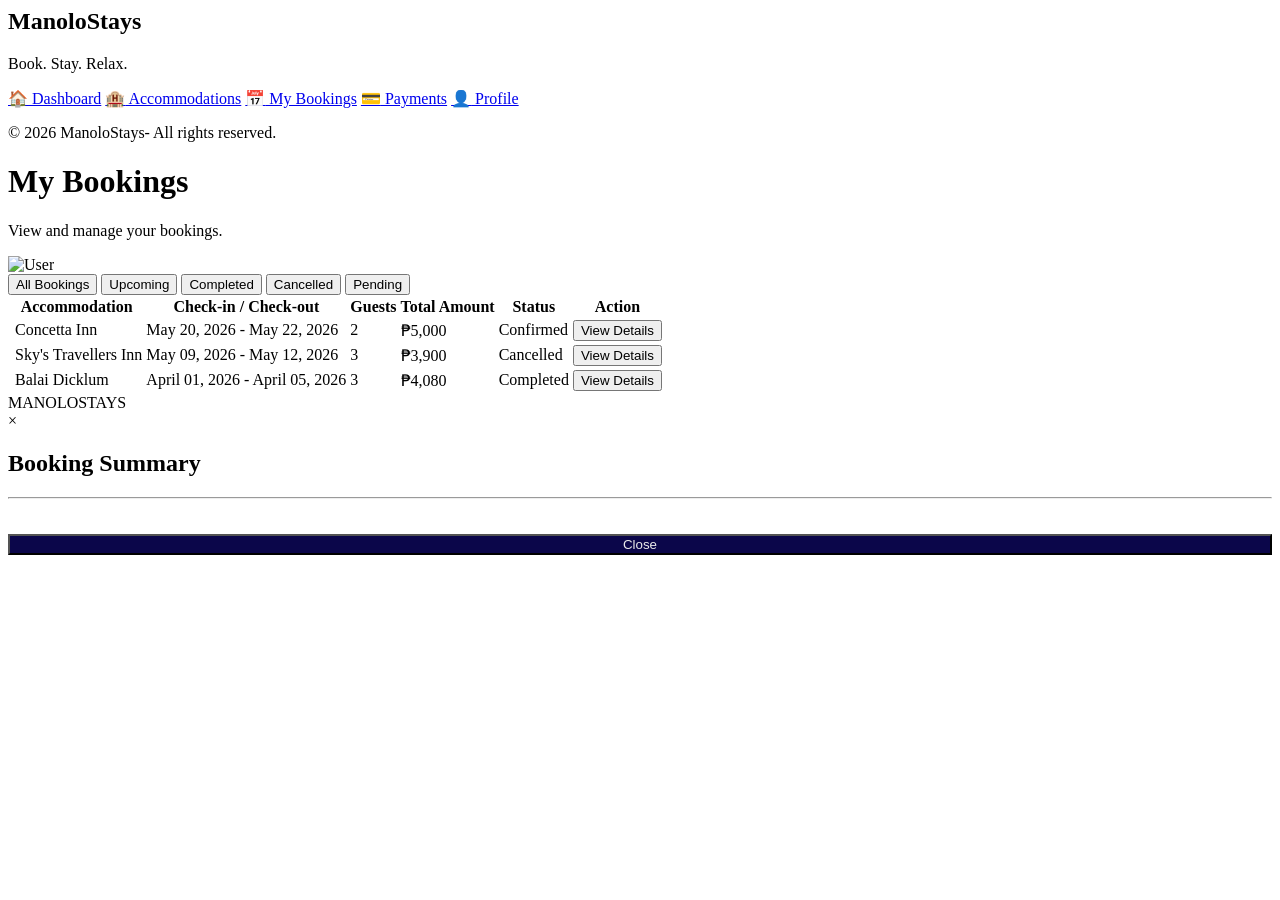
==== books.html @ 08fe627c "booking 1" ====
<html lang="en">
<head>
    <meta charset="UTF-8">
    <meta name="viewport" content="width=device-width, initial-scale=1.0">
    <title>Document</title>
    <link rel="stylesheet" href="dex.css">
     <link href='https://unpkg.com/boxicons@2.1.4/css/boxicons.min.css' rel='stylesheet'>
</head>
<body>
     <div class="dashboard-container">
        <!-- SIDEBAR -->
        <aside class="sidebar">
            <div class="sidebar-header">
                
                <div>
                    <h2>ManoloStays</h2>
                    <p>Book. Stay. Relax.</p>
                </div>
            </div>
            <nav class="sidebar-nav">
                <a href="dash.html"><span>🏠</span> Dashboard</a>
                <a href="dation.html"><span>🏨</span> Accommodations</a>
                <a href="books.html" class="active"><span>📅</span> My Bookings</a>
                <a href="payment.html"><span>💳</span> Payments</a>
                <a href="prof.html"><span>👤</span> Profile</a>
            </nav>
            <div class="sidebar-footer">
                <p>© 2026 ManoloStays- All rights reserved.</p>
            </div>
        </aside>

      <main class="main-content">
    <!-- Top Header -->
    <header class="content-header">
        <div class="welcome-text">
            <h1>My Bookings</h1>
            <p>View and manage your bookings.</p>
        </div>
        <div class="header-actions">
            <div class="user-profile">
                <span id="nav-user-name"></span>
                <img src="/image/AVA1.jpg" alt="User">
            </div>
        </div>
    </header>

    <!-- Navigation Tabs -->
    <div class="booking-filters">
        <button class="filter-btn active" onclick="filterBookings('all')">All Bookings</button>
        <button class="filter-btn" onclick="filterBookings('upcoming')">Upcoming</button>
        <button class="filter-btn" onclick="filterBookings('completed')">Completed</button>
        <button class="filter-btn" onclick="filterBookings('cancelled')">Cancelled</button>
        <button class="filter-btn" onclick="filterBookings('pending')">Pending</button>
    </div>

    <!-- Table Section -->
    <div class="table-card">
        <table class="bookings-table">
            <thead>
                <tr>
                    <th>Accommodation</th>
                    <th>Check-in / Check-out</th>
                    <th>Guests</th>
                    <th>Total Amount</th>
                    <th>Status</th>
                    <th>Action</th>
                </tr>
            </thead>
            
            <tbody id="bookings-body">
                <tr data-status="upcoming">
                    <td>
                        <div class="acc-cell">
                            <img src="/image/contdres.png" alt="">
                            <span>Concetta Inn</span>
                        </div>
                    </td>
                    <td>May 20, 2026 - May 22, 2026</td>
                    <td>2</td>
                    <td>₱5,000</td>
                    <td><span class="status-badge confirmed">Confirmed</span></td>
                    <td><button class="action-btn" onclick="showDetails(this)">View Details</button></td>
                </tr>

                <tr data-status="cancelled">
                    <td>
                        <div class="acc-cell">
                            <img src="/image/sky.png" alt="">
                            <span>Sky's Travellers Inn</span>
                        </div>
                    </td>
                    <td>May 09, 2026 - May 12, 2026</td>
                    <td>3</td>
                    <td>₱3,900</td>
                    <td><span class="status-badge cancelled">Cancelled</span></td>
                   <td><button class="action-btn" onclick="showDetails(this)">View Details</button></td>
                </tr>

                <tr data-status="completed">
                    <td>
                        <div class="acc-cell">
                            <img src="/image/bali.png" alt="">
                            <span>Balai Dicklum</span>
                        </div>
                    </td>
                    <td>April 01, 2026 - April 05, 2026</td>
                    <td>3</td>
                    <td>₱4,080</td>
                    <td><span class="status-badge completed">Completed</span></td>
                    <td><button class="action-btn" onclick="showDetails(this)">View Details</button></td>
                </tr>
            </tbody>
        </table>
        <div class="table-footer">
            MANOLOSTAYS
        </div>
    </div>  
</div>

</main>
   <!-- Main Modal Overlay -->
<div id="detailsModal" class="modal-overlay">
    <div class="modal-content">
        <span class="close-btn" onclick="closeModal()">&times;</span>

        <!-- 1. SUMMARY VIEW: This is what the user sees first -->
        <div id="summary-view">
            <h2>Booking Summary</h2>
            <hr>
            
            <!-- This is where your JS injects the text -->
            <div id="modal-details-body"></div>

            <!-- This is where your JS injects Edit/Cancel buttons for PENDING -->
            <div id="modal-actions" style="margin-top: 20px; display: flex; gap: 10px;"></div>
            
            <button class="close-modal-btn" onclick="closeModal()" 
                    style="background: #0b064a; color: #eaeaea; width: 100%; margin-top: 15px;">
                Close
            </button>
        </div>

        <!-- 2. EDIT VIEW: This is hidden until "Edit Details" is clicked -->
        <div id="edit-view" style="display: none;">
            <h2>Update Your Stay</h2>
            <hr>
            
            <div class="edit-form-container" style="margin-top: 15px; text-align: left;">
                <div style="margin-bottom: 15px;">
                    <label style="display:block; font-weight: bold; font-size: 14px; margin-bottom: 5px;">
                        Check-in / Check-out Dates
                    </label>
                    <input type="text" id="edit-input-dates" 
                           style="width: 100%; padding: 10px; border: 1px solid #ccc; border-radius: 5px;">
                </div>

                <div style="margin-bottom: 20px;">
                    <label style="display:block; font-weight: bold; font-size: 14px; margin-bottom: 5px;">
                        Number of Guests
                    </label>
                    <input type="number" id="edit-input-guests" min="1"
                           style="width: 100%; padding: 10px; border: 1px solid #ccc; border-radius: 5px;">
                </div>
            </div>

            <div style="display: flex; gap: 10px;">
                <button onclick="saveEdit()" 
                        style="flex: 1; padding: 12px; background: #27ae60; color: white; border: none; border-radius: 5px; cursor: pointer; font-weight: bold;">
                    Save Changes
                </button>
                <button onclick="cancelEdit()" style="flex: 1; padding: 12px; background: #a6d0d3; color: white; border: none; border-radius: 5px; cursor: pointer;">
                    Go Back</button>
            </div>
        </div>
    </div>
</div>
    <script src="books.js"></script>
</body>
</html>
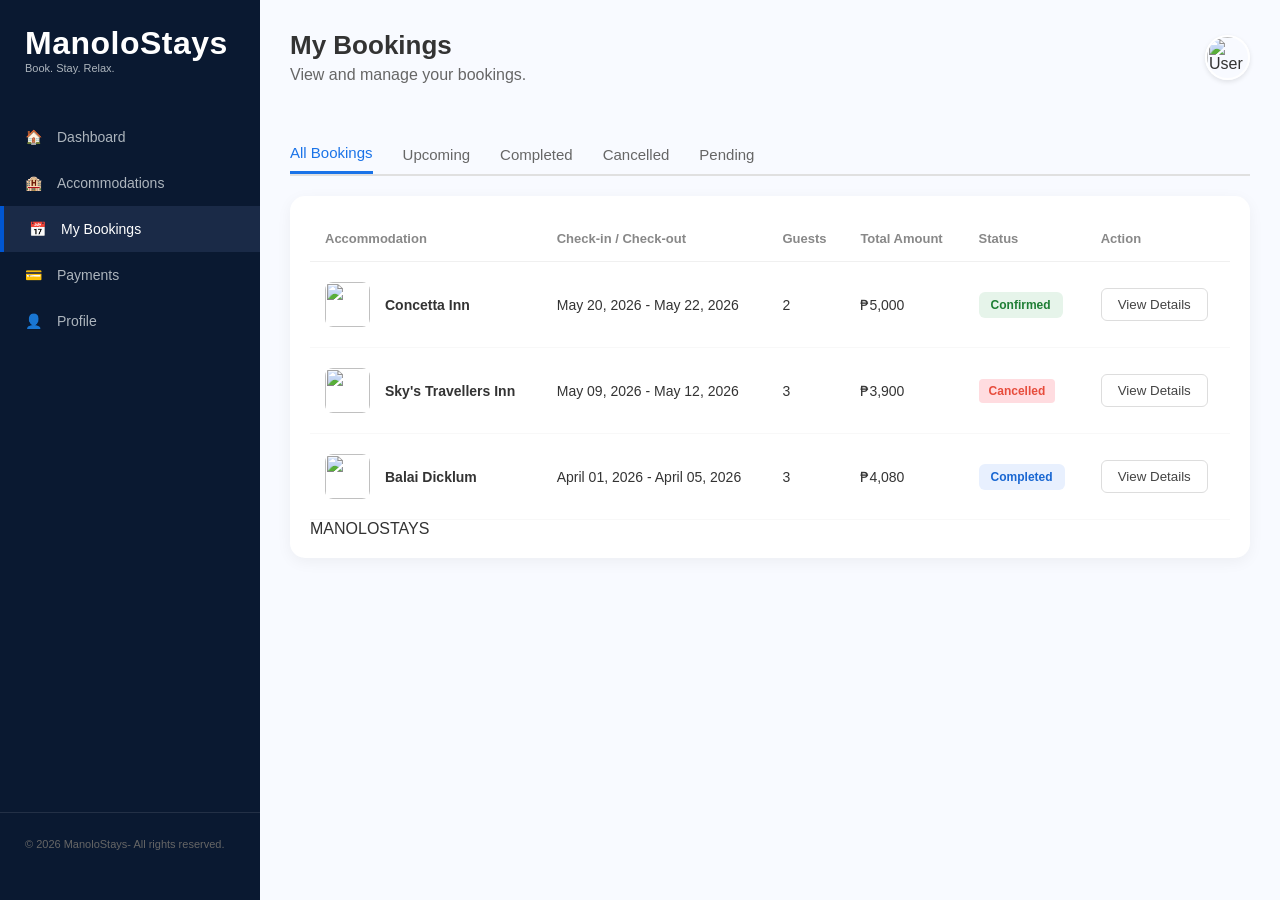
==== commit b7fbcbbc: "added da imageees" ====
--- a/books.html
+++ b/books.html
@@ -3,7 +3,7 @@
     <meta charset="UTF-8">
     <meta name="viewport" content="width=device-width, initial-scale=1.0">
     <title>Document</title>
-    <link rel="stylesheet" href="dex.css">
+    <link rel="stylesheet" href="index.css">
      <link href='https://unpkg.com/boxicons@2.1.4/css/boxicons.min.css' rel='stylesheet'>
 </head>
 <body>
--- a/index.css
+++ b/index.css
@@ -0,0 +1,1032 @@
+* {
+    margin: 0;
+    padding: 0;
+    box-sizing: border-box;
+    font-family: 'Inter', sans-serif;
+}
+
+/* Background Image Setup */
+.hero {
+    background: linear-gradient(rgba(54, 54, 54, 0.789), rgba(34, 34, 34, 0.296)), 
+                url('/image/BG5.jpg') no-repeat center center/cover;
+    height: 100vh;
+    display: flex;
+    align-items: center;
+    padding: 0 8%;
+}
+
+/* Navigation Bar */
+.navbar {
+    position: absolute;
+    top: 0;
+    width: 100%;
+    display: flex;
+    justify-content: space-between;
+    align-items: center;
+    padding: 20px 8%;
+    background: transparent;
+    z-index: 100;
+}
+.navbar :hover,
+.navbar .active {
+color: #F3DE2C;
+}
+.logo {
+    display: flex;
+    align-items: center;
+    font-size: 24px;
+    font-weight: 700;
+    color: #ffffff; /* Dark Blue */
+}
+
+.nav-links {
+    display: flex;
+    list-style: none;
+    gap: 30px;
+}
+
+.nav-links a {
+    text-decoration: none;
+    color: #f9f9f9;
+    font-weight: bold;
+    font-size: 1rem;
+}
+
+/* Auth Buttons */
+.auth-buttons .login-btn {
+    background: white;
+    border: 1px solid #ddd;
+    padding: 10px 25px;
+    border-radius: 8px;
+    margin-right: 10px;
+    cursor: pointer;
+}
+
+.auth-buttons .signup-btn {
+    background: #0056D2; /* Vibrant Blue */
+    color: white;
+    border: none;
+    padding: 10px 25px;
+    border-radius: 8px;
+    cursor: pointer;
+}
+
+/* Hero Content */
+.hero-content h1 {
+    font-size: 3.5rem;
+    color: #d4e3ff;
+    line-height: 1.2;
+}
+
+.hero-content p {
+    font-size: 1.1rem;
+    color: #ffffff;
+    margin: 20px 0 35px 0;
+}
+
+.explore-btn {
+    background: #0056D2;
+    color: white;
+    border: none;
+    padding: 15px 35px;
+    font-size: 1rem;
+    border-radius: 8px;
+    cursor: pointer;
+    font-weight: 600;
+    transition: 0.3s;
+}
+
+.explore-btn:hover {
+    background: #030638;
+}
+
+/* ... [Previous Hero/Navbar Styles] ... */
+
+/* This makes the background fill the entire screen */
+.auth-overlay {
+    position: fixed;
+    top: 0;
+    left: 0;
+    width: 100vw;
+    height: 100vh;
+    background: url(/image/b1.jpg) no-repeat center center/cover;
+    display: flex;
+    justify-content: center;
+    align-items: center;
+    z-index: 9999;
+}
+
+/* The card itself */
+.auth-container {
+    background: white;
+    width: 1090px; /* Wider view */
+    height: 600px; /* Taller view */
+    display: flex;
+    border-radius: 15px; /* Rounded corners */
+    overflow: hidden;
+    box-shadow: 0 15px 35px rgba(0,0,0,0.1); /* Soft shadow */
+}
+
+/* Left side image - making sure it covers the full half */
+.auth-image {
+    flex: 1;
+    background: url('/image/b1.jpg') no-repeat center center;
+    background-size: cover;
+}
+
+/* Right side form padding */
+.auth-form-side {
+    flex: 1;
+    padding: 60px;
+    display: flex;
+    flex-direction: column;
+    justify-content: center;
+    text-align: left;
+}
+
+/* Branding and Typography */
+.auth-form-side h1 {
+    font-size: 42px;
+    font-weight: 800;
+    color: #001d4d;
+    margin-bottom: 20px;
+}
+
+.auth-form-side h2 {
+    font-size: 24px;
+    color: #001d4d;
+    margin-bottom: 25px;
+}
+
+/* Form Inputs */
+.auth-form-side input {
+    width: 100%;
+    padding: 15px;
+    margin-bottom: 15px;
+    border: 1px solid #ddd;
+    border-radius: 8px;
+    font-size: 14px;
+}
+
+/* Full width blue button */
+.blue-btn {
+    width: 100%;
+    background: #0056D2;
+    color: white;
+    padding: 15px;
+    border: none;
+    border-radius: 8px;
+    font-size: 16px;
+    font-weight: 600;
+    cursor: pointer;
+    margin-bottom: 15px;
+}
+
+/* Centered links at the bottom */
+.auth-footer {
+    text-align: center;
+    font-size: 14px;
+    color: #0b0135;
+}
+
+.back-home-link {
+    display: block;
+    margin-top: 15px;
+    text-decoration: none;
+    color: #333;
+    font-weight: 600;
+    font-size: 13px;
+}
+
+/* ---DASHBOARD------------------ */
+* {
+    margin: 0;
+    padding: 0;
+    box-sizing: border-box;
+    font-family: 'Inter', sans-serif;
+}
+
+body {
+    background-color: #f4f7fe; /* Light grayish-blue background */
+    color: #333;
+}
+
+.dashboard-container {
+    display: flex;
+    min-height: 100vh;
+}
+
+/* --- Sidebar Styling --- */
+.sidebar {
+    width: 260px;
+    background-color: #0A1931; /* Dark navy from HOME.jpg */
+    color: white;
+    padding: 25px 0;
+    display: flex;
+    flex-direction: column;
+    position: fixed;
+    height: 100vh;
+}
+
+.sidebar-header {
+    padding: 0 25px;
+    display: flex;
+    align-items: center;
+    gap: 12px;
+    margin-bottom: 40px;
+}
+
+.sidebar-header .logo {
+    width: 45px;
+}
+
+.sidebar-header h2 {
+    font-size: 2rem;
+    letter-spacing: 0.5px;
+}
+
+.sidebar-header p {
+    font-size: 11px;
+    color: #adb5bd;
+}
+
+/* Navigation Links */
+.sidebar-nav {
+    flex-grow: 1;
+}
+
+.sidebar-nav a {
+    display: flex;
+    align-items: center;
+    gap: 15px;
+    color: #adb5bd;
+    text-decoration: none;
+    padding: 15px 25px;
+    font-size: 14px;
+    transition: 0.3s;
+}
+
+.sidebar-nav a.active {
+    background: #1a2a47;
+    color: white;
+    border-left: 4px solid #0056D2;
+}
+
+.sidebar-nav a:hover {
+    color: white;
+    background: rgba(255, 255, 255, 0.05);
+}
+
+.sidebar-footer {
+    padding: 25px;
+    border-top: 1px solid rgba(255, 255, 255, 0.1);
+}
+
+.sidebar-footer a {
+    color: #adb5bd;
+    text-decoration: none;
+    display: flex;
+    align-items: center;
+    gap: 10px;
+    margin-bottom: 20px;
+}
+
+.sidebar-footer p {
+    font-size: 11px;
+    color: #666;
+}
+
+/* --- Main Content Area --- */
+.main-content {
+    flex: 1;
+    margin-left: 260px; /* Offset for the fixed sidebar */
+    padding: 30px 40px;
+}
+
+/* Header */
+.content-header {
+    display: flex;
+    justify-content: space-between;
+    align-items: center;
+    margin-bottom: 35px;
+}
+
+.welcome-text h1 {
+    font-size: 26px;
+    font-weight: 700;
+}
+
+.welcome-text p {
+    color: #666;
+    margin-top: 5px;
+}
+
+.user-profile {
+    display: flex;
+    align-items: center;
+    gap: 15px;
+}
+
+.user-profile .notif {
+    font-size: 20px;
+    cursor: pointer;
+    color: #666;
+}
+
+.user-profile img {
+    width: 45px;
+    height: 45px;
+    border-radius: 50%;
+    object-fit: cover;
+    border: 2px solid white;
+    box-shadow: 0 2px 5px rgba(0,0,0,0.1);
+}
+
+/* --- Statistics Cards --- */
+.stat-cards {
+    display: grid;
+    grid-template-columns: repeat(4, 1fr);
+    gap: 20px;
+    margin-bottom: 30px;
+}
+
+.card {
+    background: white;
+    padding: 20px;
+    border-radius: 15px;
+    display: flex;
+    align-items: center;
+    gap: 15px;
+    box-shadow: 0 4px 20px rgba(0,0,0,0.03);
+}
+
+.card .icon {
+    width: 50px;
+    height: 50px;
+    border-radius: 12px;
+    display: flex;
+    justify-content: center;
+    align-items: center;
+    font-size: 22px;
+}
+
+/* Specific Card Colors from HOME.jpg */
+.card.blue .icon { background: #E7F0FF; color: #0056D2; }
+.card.green .icon { background: #E6FFED; color: #28A745; }
+.card.orange .icon { background: #FFF4E5; color: #FF9800; }
+.card.purple .icon { background: #F3E5F5; color: #9C27B0; }
+
+.card .info h3 {
+    font-size: 24px;
+    font-weight: 700;
+}
+
+.card .info p {
+    font-size: 13px;
+    color: #666;
+}
+
+.card .info span {
+    font-size: 11px;
+    color: #999;
+}
+
+/* --- Grid for Charts and Lists --- */
+.charts-grid, .lower-grid {
+    display: grid;
+    grid-template-columns: 1.6fr 1fr;
+    gap: 25px;
+    margin-bottom: 25px;
+}
+
+.chart-container {
+    background: white;
+    padding: 25px;
+    border-radius: 15px;
+    box-shadow: 0 4px 20px rgba(0,0,0,0.03);
+}
+
+.chart-container h3 {
+    font-size: 16px;
+    margin-bottom: 20px;
+    color: #444;
+}
+
+/* --- Recent Bookings List --- */
+.recent-bookings {
+    background: white;
+    padding: 25px;
+    border-radius: 15px;
+    box-shadow: 0 4px 20px rgba(0,0,0,0.03);
+}
+
+.booking-item {
+    display: flex;
+    align-items: center;
+    gap: 15px;
+    padding: 15px 0;
+    border-bottom: 1px solid #f0f0f0;
+}
+
+.booking-item:last-child {
+    border-bottom: none;
+}
+
+.booking-item img {
+    width: 55px;
+    height: 55px;
+    border-radius: 10px;
+    object-fit: cover;
+}
+
+.booking-item .details {
+    flex-grow: 1;
+}
+
+.booking-item .details h4 {
+    font-size: 14px;
+    margin-bottom: 3px;
+}
+
+.booking-item .details p {
+    font-size: 12px;
+    color: #777;
+}
+
+.status {
+    font-size: 11px;
+    font-weight: 600;
+    padding: 5px 10px;
+    border-radius: 6px;
+}
+
+.status.confirmed { background: #E6FFED; color: #28A745; }
+.status.completed { background: #E7F0FF; color: #0056D2; }
+
+.view-all {
+    display: block;
+    margin-top: 20px;
+    text-align: center;
+    color: #0056D2;
+    text-decoration: none;
+    font-weight: 600;
+    font-size: 13px;
+}
+
+
+/* --- ACCOMMODATION --- */
+.filter-section {
+    display: flex;
+    justify-content: space-between;
+    background: white;
+    padding: 15px 25px;
+    border-radius: 12px;
+    margin-bottom: 30px;
+    box-shadow: 0 4px 10px rgba(0,0,0,0.02);
+}
+
+.search-box { display: flex; align-items: center; flex: 1; gap: 10px; }
+.search-box input { border: none; width: 80%; outline: none; }
+
+.filter-group { display: flex; gap: 20px; align-items: center; }
+.select-wrapper label { display: block; font-size: 10px; color: #777; }
+.select-wrapper select { border: none; font-weight: 600; outline: none; }
+
+/* --- Accommodations Grid --- */
+.accomm-grid {
+    display: grid;
+    grid-template-columns: repeat(3, 1fr);
+    gap: 25px;
+}
+
+.accomm-card {
+    background: white;
+    border-radius: 15px;
+    overflow: hidden;
+    box-shadow: 0 5px 15px rgba(0,0,0,0.04);
+}
+
+.card-banner {
+    height: 200px;
+    background-size: cover;
+    background-position: center;
+    padding: 15px;
+}
+
+.price-badge {
+    background: rgba(230, 255, 237, 0.95);
+    color: #28a745;
+    padding: 6px 12px;
+    border-radius: 8px;
+    font-weight: 700;
+    font-size: 13px;
+}
+
+.card-body { padding: 20px; }
+.card-body h3 { font-size: 18px; margin-bottom: 5px; }
+.loc { font-size: 13px; color: #666; margin-bottom: 5px; }
+.rate { font-size: 13px; font-weight: 600; color: #bd760a; margin-bottom: 10px; }
+.desc { font-size: 12px; color: #313030; margin-bottom: 20px; line-height: 1.4; }
+
+.primary-btn {
+    width: 100%;
+    background: #0056D2;
+    color: white;
+    border: none;
+    padding: 12px;
+    border-radius: 8px;
+    font-weight: 600;
+    cursor: pointer;
+}
+
+/* --- Details View Styles --- */
+.details-container { display: grid; grid-template-columns: 2fr 1fr; gap: 40px; margin-top: 25px; }
+.hero-image { width: 100%; height: 450px; border-radius: 20px; object-fit: cover; }
+.image-gallery { display: flex; gap: 10px; margin-top: 15px; }
+.image-gallery img { width: 110px; height: 80px; border-radius: 10px; object-fit: cover; }
+
+.amenities-grid { display: grid; 
+    grid-template-columns: repeat(3, 1fr); 
+    gap: 15px; 
+    margin-top: 2rem;
+}
+
+.user-info-preview {
+    background: #f8f9fa;
+    padding: 15px;
+    border-radius: 12px;
+    margin: 15px 0;
+    border: 1px solid #e0e0e0;
+}
+
+.user-info-preview h4 {
+    font-size: 14px;
+    margin-bottom: 12px;
+    color: #0A1931;
+    border-bottom: 1px solid #ddd;
+    padding-bottom: 5px;
+}
+
+.user-info-preview .input-field {
+    margin-bottom: 10px;
+}
+
+.user-info-preview label {
+    display: block;
+    font-size: 11px;
+    color: #666;
+    margin-bottom: 4px;
+    font-weight: 600;
+}
+
+.user-info-preview input {
+    width: 100%;
+    padding: 8px 10px;
+    border-radius: 6px;
+    border: 1px solid #ccc;
+    font-size: 13px;
+    background: white;
+}
+
+.user-info-preview input:focus {
+    border-color: #0056D2;
+    outline: none;
+}
+
+.details-main h1{
+    font-size: 2rem;
+    margin-top: 2%;
+    color: black;
+    line-height: 4rem;
+}
+
+.details-main p{
+    font-size: 1rem;
+    margin-top: 2%;
+    color: black;
+    /* line-height: 4rem; */
+}
+.details-main h3{
+    font-size: 2rem;
+    margin-top: 5%;
+    color: black;
+}
+.amenities-grid span { font-size: 13px; background: #f8f9fa; padding: 10px; border-radius: 8px; 
+    box-shadow: 0 5px 5px rgba(14, 5, 52, 0.353);
+}
+
+.booking-card {
+    background: rgb(255, 255, 255);
+    padding: 30px;
+    border-radius: 20px;
+    box-shadow: 0 10px 40px rgba(0, 0, 0, 0.497);
+    position: sticky;
+    top: 30px;
+}
+.booking-card h2 {
+   font-size: 2rem;
+   color: black;
+   margin-bottom: 2rem;
+}
+.input-field {
+    margin-top: 2rem;
+    color: #000000;
+    font-weight: bold;
+    font-size: 1rem;
+}
+
+.book-btn { width: 100%; background: #0056D2; color: white; padding: 15px; border-radius: 10px; border: none; font-weight: 700; margin-bottom: 10px; cursor: pointer;
+    margin-top: 2rem;
+}
+/* .wishlist-btn { width: 100%; background: white; border: 1px solid #0056D2; color: #0056D2; padding: 12px; border-radius: 10px; cursor: pointer; } */
+
+
+
+/* Layout Grid */
+.profile-grid {
+    display: grid;
+    grid-template-columns: 1fr 1fr;
+    gap: 2rem;
+    margin-top: 2rem;
+}
+
+/* Card Styling */
+.profile-card {
+    background: white;
+    padding: 2rem;
+    border-radius: 12px;
+    box-shadow: 0 4px 6px rgba(0,0,0,0.05);
+}
+
+.profile-card h3 {
+    margin-bottom: 1.5rem;
+    color: #000000;
+}
+
+/* Info Labels */
+.info-group {
+    margin-bottom: 1.2rem;
+}
+
+.info-group label, .input-field label {
+    display: block;
+    font-size: 0.85rem;
+    color: #000000;
+    margin-bottom: 0.3rem;
+}
+
+.info-group p {
+    font-weight: 500;
+    color: #333;
+}
+
+/* Inputs */
+.input-field input {
+    width: 100%;
+    padding: 0.8rem;
+    border: 1px solid #ddd;
+    border-radius: 6px;
+    background: #f9f9f9;
+}
+
+/* Logout Button (Bottom Right) */
+.logout-btn {
+    position: fixed;
+    bottom: 2rem;
+    right: 2rem;
+    padding: 0.8rem 2rem;
+    background: white;
+    border: 2px solid black;
+    border-radius: 8px;
+    font-weight: bold;
+    cursor: pointer;
+    transition: 0.3s;
+}
+
+.logout-btn:hover {
+    background: #000;
+    color: #fff;
+}
+
+.modal-overlay {
+    position: fixed;
+    top: 0; left: 0;
+    width: 100%; height: 100%;
+    background: rgba(0,0,0,0.6);
+    display: flex; /* Script will toggle this */
+    justify-content: center;
+    align-items: center;
+    z-index: 2000;
+}
+
+.modal-content {
+    background: white;
+    padding: 30px;
+    border-radius: 15px;
+    width: 400px;
+    box-shadow: 0 5px 15px rgba(0,0,0,0.3);
+}
+
+.modal-header {
+    display: flex;
+    justify-content: space-between;
+    align-items: center;
+    margin-bottom: 20px;
+}
+
+.close-btn {
+    background: none; border: none;
+    font-size: 24px; cursor: pointer;
+}
+
+.primary-btn {
+    margin-top: 2rem;
+}
+
+
+/* book----------------------------- */
+
+.main-content {
+    flex: 1;
+    padding: 30px;
+    background-color: #f4f7fe; /* Light blue-gray background */
+    display: flex;
+    flex-direction: column;
+    gap: 20px;
+}
+
+/* Header Spacing */
+.content-header {
+    display: flex;
+    justify-content: space-between;
+    align-items: center;
+}
+
+/* Filter Tabs */
+.booking-filters {
+    display: flex;
+    gap: 30px;
+    border-bottom: 2px solid #e0e0e0;
+}
+
+.filter-btn {
+    background: none;
+    border: none;
+    padding: 10px 0;
+    font-size: 15px;
+    cursor: pointer;
+    color: #666;
+    font-weight: 500;
+}
+
+.filter-btn.active {
+    color: #1a73e8;
+    border-bottom: 3px solid #1a73e8;
+}
+
+/* The White Card */
+.table-card {
+    background: white;
+    border-radius: 12px;
+    padding: 20px;
+    box-shadow: 0 4px 6px rgba(0,0,0,0.05);
+}
+
+.bookings-table {
+    width: 100%;
+    border-collapse: collapse;
+}
+
+.bookings-table th {
+    text-align: left;
+    padding: 15px;
+    font-size: 13px;
+    color: #888;
+    border-bottom: 1px solid #f0f0f0;
+}
+
+.bookings-table td {
+    padding: 20px 15px;
+    border-bottom: 1px solid #f8f8f8;
+    font-size: 14px;
+}
+
+/* Image + Text in Cell */
+.acc-cell {
+    display: flex;
+    align-items: center;
+    gap: 15px;
+    font-weight: 600;
+}
+
+.acc-cell img {
+    width: 45px;
+    height: 45px;
+    border-radius: 8px;
+    object-fit: cover;
+}
+
+/* Status Colors */
+.status-badge {
+    padding: 6px 12px;
+    border-radius: 6px;
+    font-size: 12px;
+    font-weight: 700;
+}
+
+.confirmed { background: #e6f4ea; color: #1e7e34; }
+.completed { background: #e8f0fe; color: #1967d2; }
+.cancelled { background: #ffbeb5; color: #d23b19; }
+.pending { background: #fff9bb; color: #7a8a01; }
+
+/* Buttons */
+.action-btn {
+    background: white;
+    border: 1px solid #ddd;
+    padding: 8px 16px;
+    border-radius: 6px;
+    cursor: pointer;
+    color: #444;
+}
+
+.action-btn:hover {
+    background: #f8f8f8;
+}
+
+/* Modal Background */
+.modal-overlay {
+    display: none; /* Hidden by default */
+    position: fixed;
+    z-index: 1000;
+    left: 0;
+    top: 0;
+    width: 110%;
+    height: 100%;
+    background-color: rgba(0, 0, 0, 0.5);
+    backdrop-filter: blur(4px);
+}
+
+/* Modal Box */
+.modal-content {
+    background-color: #fff;
+    margin: 10% auto;
+    padding: 25px;
+    border-radius: 12px;
+    width: 400px;
+    box-shadow: 0 5px 15px rgba(0,0,0,0.3);
+    position: relative;
+    font-family: sans-serif;
+}
+
+.close-btn {
+    position: absolute;
+    right: 20px;
+    top: 15px;
+    font-size: 28px;
+    cursor: pointer;
+    color: #666;
+}
+
+#modal-details-body p {
+    margin: 15px 0;
+    font-size: 16px;
+    color: #333;
+}
+
+.close-modal-btn {
+    width: 100%;
+    padding: 10px;
+    background-color: #1a2a44; /* Matches your sidebar */
+    color: white;
+    border: none;
+    border-radius: 6px;
+    cursor: pointer;
+    margin-top: 20px;
+}
+
+.status-badge.cancelled {
+    background-color: #ffdce0;
+    color: #e74c3c;
+    padding: 5px 10px;
+    border-radius: 4px;
+    font-size: 12px;
+    font-weight: bold;
+}
+
+#modal-actions {
+    display: flex;
+    gap: 10px;
+    margin-top: 20px;
+}
+
+.edit-btn {
+    flex: 1;
+    padding: 10px;
+    background-color: #f39c12; /* Orange for edit */
+    color: white;
+    border: none;
+    border-radius: 6px;
+    cursor: pointer;
+    font-weight: bold;
+}
+
+.cancel-btn {
+    flex: 1;
+    padding: 10px;
+    background-color: #e74c3c; /* Red for cancel */
+    color: white;
+    border: none;
+    border-radius: 6px;
+    cursor: pointer;
+    font-weight: bold;
+}
+
+.edit-btn:hover { background-color: #e67e22; }
+.cancel-btn:hover { background-color: #c0392b; }
+
+
+/* pay */
+
+/* Ensure main content starts after the sidebar */
+.main-content {
+    margin-left: 260px; /* Adjust this to match your sidebar width */
+    padding: 30px;
+    background-color: #f8faff;
+    min-height: 100vh;
+}
+
+/* Header Styling */
+.content-header {
+    margin-bottom: 30px;
+}
+
+/* Payment Cards Grid */
+.payment-cards {
+    display: grid;
+    grid-template-columns: repeat(3, 1fr);
+    gap: 20px;
+    margin-bottom: 30px;
+}
+
+.card {
+    padding: 20px;
+    border-radius: 12px;
+    display: flex;
+    align-items: center;
+    gap: 15px;
+    border: 1px solid rgba(0,0,0,0.05);
+}
+
+/* Card Specific Backgrounds */
+.total-paid { background-color: #eefbee; }
+.pending-pmt { background-color: #fff9e6; }
+.last-pmt { background-color: #eef7ff; }
+
+.card-icon {
+    font-size: 24px;
+    background: white;
+    padding: 10px;
+    border-radius: 10px;
+    box-shadow: 0 2px 5px rgba(0,0,0,0.05);
+}
+
+.card-info span { font-size: 14px; color: #666; }
+.card-info h3 { margin: 2px 0; font-size: 22px; color: #333; }
+.card-info small { color: #888; }
+
+/* Table Styling */
+.table-card {
+    background: white;
+    padding: 20px;
+    border-radius: 15px;
+    box-shadow: 0 4px 15px rgba(0,0,0,0.05);
+}
+
+.payments-table {
+    width: 100%;
+    border-collapse: collapse;
+}
+
+.payments-table th {
+    text-align: left;
+    padding: 15px;
+    color: #888;
+    font-weight: 500;
+    border-bottom: 1px solid #eee;
+}
+
+.payments-table td {
+    padding: 15px;
+    border-bottom: 1px solid #f9f9f9;
+}
+
+/* Pills */
+.status-pill {
+    padding: 6px 12px;
+    border-radius: 6px;
+    font-size: 12px;
+    font-weight: 600;
+}
+
+.paid { background: #e8f5e9; color: #2e7d32; }
+.refunded { background: #fff3e0; color: #ef6c00; }
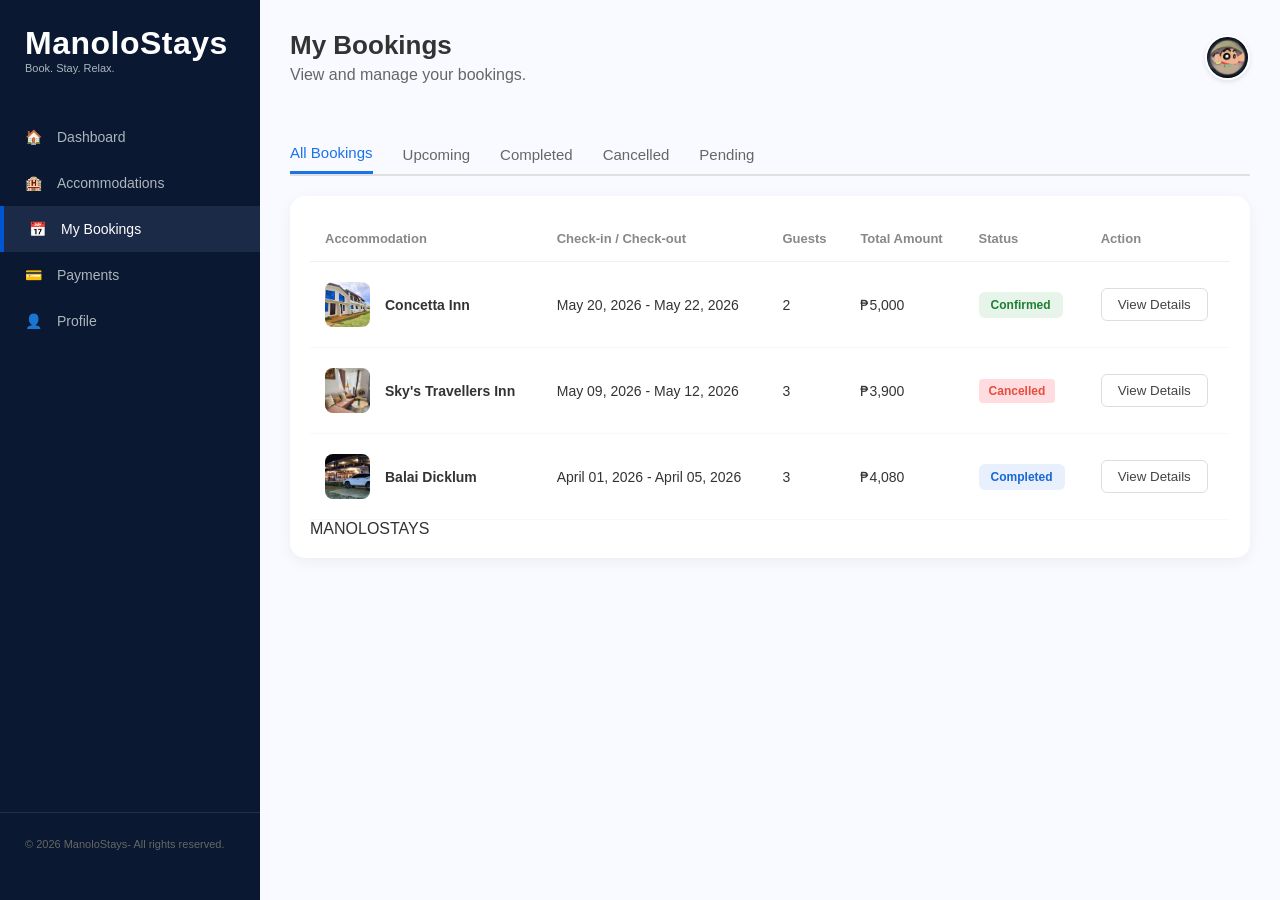
==== commit 91924cfd: "update files" ====
--- a/books.html
+++ b/books.html
@@ -39,7 +39,7 @@
         <div class="header-actions">
             <div class="user-profile">
                 <span id="nav-user-name"></span>
-                <img src="/image/AVA1.jpg" alt="User">
+                <img src="image/AVA1.jpg" alt="User">
             </div>
         </div>
     </header>
@@ -71,7 +71,7 @@
                 <tr data-status="upcoming">
                     <td>
                         <div class="acc-cell">
-                            <img src="/image/contdres.png" alt="">
+                            <img src="image/contdres.png" alt="">
                             <span>Concetta Inn</span>
                         </div>
                     </td>
@@ -85,7 +85,7 @@
                 <tr data-status="cancelled">
                     <td>
                         <div class="acc-cell">
-                            <img src="/image/sky.png" alt="">
+                            <img src="image/sky.png" alt="">
                             <span>Sky's Travellers Inn</span>
                         </div>
                     </td>
@@ -99,7 +99,7 @@
                 <tr data-status="completed">
                     <td>
                         <div class="acc-cell">
-                            <img src="/image/bali.png" alt="">
+                            <img src="image/bali.png" alt="">
                             <span>Balai Dicklum</span>
                         </div>
                     </td>
--- a/index.css
+++ b/index.css
@@ -8,7 +8,7 @@
 /* Background Image Setup */
 .hero {
     background: linear-gradient(rgba(54, 54, 54, 0.789), rgba(34, 34, 34, 0.296)), 
-                url('/image/BG5.jpg') no-repeat center center/cover;
+             url('image/BG5.jpg') no-repeat center center/cover;
     height: 100vh;
     display: flex;
     align-items: center;
@@ -109,7 +109,7 @@
     left: 0;
     width: 100vw;
     height: 100vh;
-    background: url(/image/b1.jpg) no-repeat center center/cover;
+    background: url(image/b1.jpg) no-repeat center center/cover;
     display: flex;
     justify-content: center;
     align-items: center;
@@ -130,7 +130,7 @@
 /* Left side image - making sure it covers the full half */
 .auth-image {
     flex: 1;
-    background: url('/image/b1.jpg') no-repeat center center;
+    background: url('image/b1.jpg') no-repeat center center;
     background-size: cover;
 }
 
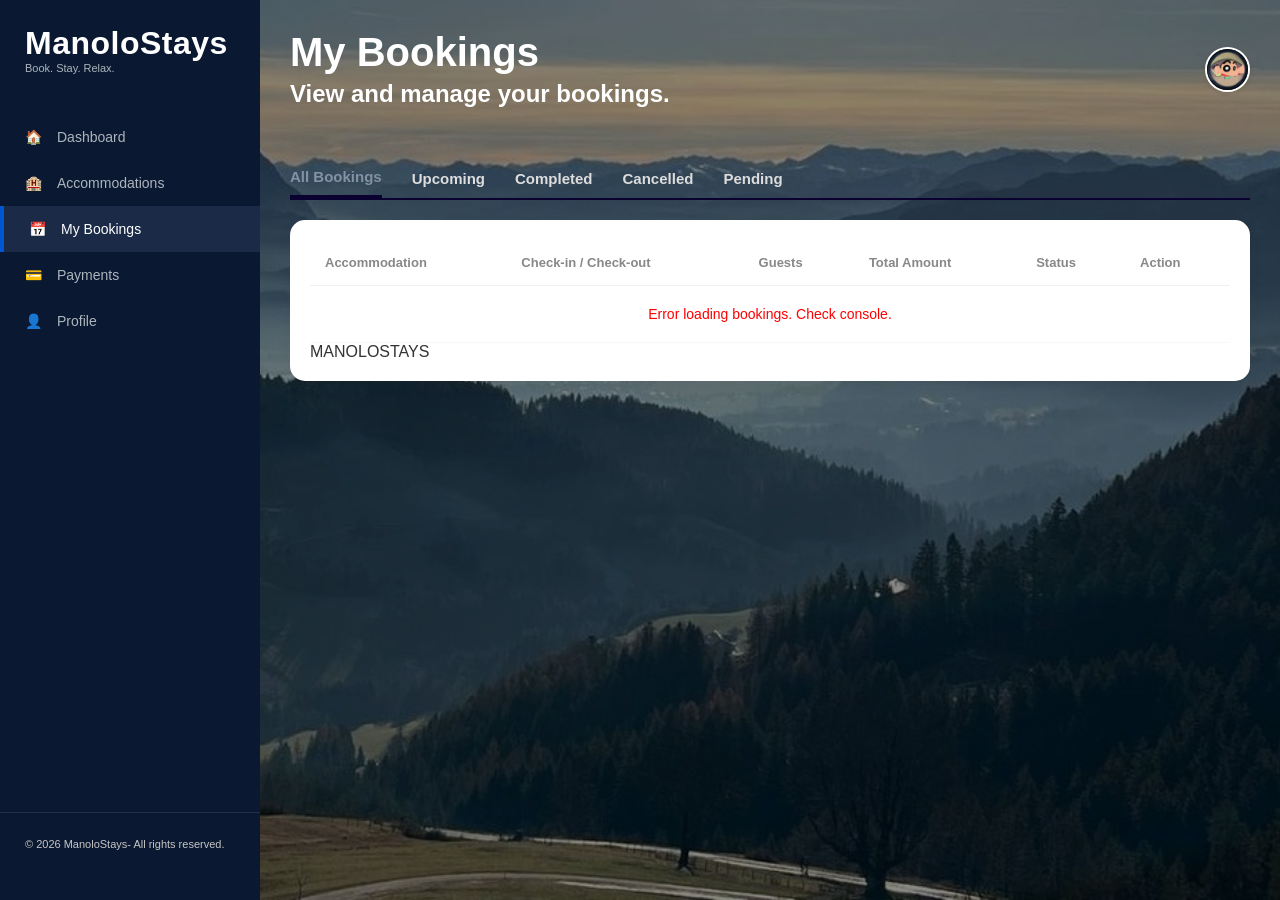
==== commit c468418b: "fix functionality" ====
--- a/books.html
+++ b/books.html
@@ -1,17 +1,19 @@
 <html lang="en">
+
 <head>
     <meta charset="UTF-8">
     <meta name="viewport" content="width=device-width, initial-scale=1.0">
     <title>Document</title>
     <link rel="stylesheet" href="index.css">
-     <link href='https://unpkg.com/boxicons@2.1.4/css/boxicons.min.css' rel='stylesheet'>
+    <link href='https://unpkg.com/boxicons@2.1.4/css/boxicons.min.css' rel='stylesheet'>
 </head>
+
 <body>
-     <div class="dashboard-container">
+    <div class="dashboard-container">
         <!-- SIDEBAR -->
         <aside class="sidebar">
             <div class="sidebar-header">
-                
+
                 <div>
                     <h2>ManoloStays</h2>
                     <p>Book. Stay. Relax.</p>
@@ -29,151 +31,147 @@
             </div>
         </aside>
 
-      <main class="main-content">
-    <!-- Top Header -->
-    <header class="content-header">
-        <div class="welcome-text">
-            <h1>My Bookings</h1>
-            <p>View and manage your bookings.</p>
-        </div>
-        <div class="header-actions">
-            <div class="user-profile">
-                <span id="nav-user-name"></span>
-                <img src="image/AVA1.jpg" alt="User">
+        <main class="main-content">
+            <!-- Top Header -->
+            <header class="content-header">
+                <div class="welcome-text">
+                    <h1>My Bookings</h1>
+                    <p>View and manage your bookings.</p>
+                </div>
+                <div class="header-actions">
+                    <div class="user-profile">
+
+                        <img src="image/AVA1.jpg" alt="User">
+                    </div>
+                </div>
+            </header>
+
+            <!-- Navigation Tabs -->
+            <div class="booking-filters">
+                <button class="filter-btn active" onclick="filterBookings('all')">All Bookings</button>
+                <button class="filter-btn" onclick="filterBookings('upcoming')">Upcoming</button>
+                <button class="filter-btn" onclick="filterBookings('completed')">Completed</button>
+                <button class="filter-btn" onclick="filterBookings('cancelled')">Cancelled</button>
+                <button class="filter-btn" onclick="filterBookings('pending')">Pending</button>
             </div>
-        </div>
-    </header>
 
-    <!-- Navigation Tabs -->
-    <div class="booking-filters">
-        <button class="filter-btn active" onclick="filterBookings('all')">All Bookings</button>
-        <button class="filter-btn" onclick="filterBookings('upcoming')">Upcoming</button>
-        <button class="filter-btn" onclick="filterBookings('completed')">Completed</button>
-        <button class="filter-btn" onclick="filterBookings('cancelled')">Cancelled</button>
-        <button class="filter-btn" onclick="filterBookings('pending')">Pending</button>
+            <!-- Table Section -->
+            <div class="table-card">
+                <table class="bookings-table">
+                    <thead>
+                        <tr>
+                            <th>Accommodation</th>
+                            <th>Check-in / Check-out</th>
+                            <th>Guests</th>
+                            <th>Total Amount</th>
+                            <th>Status</th>
+                            <th>Action</th>
+                        </tr>
+                    </thead>
+
+                    <tbody id="bookings-body">
+                        <tr data-status="upcoming">
+                            <td>
+                                <div class="acc-cell">
+                                    <img src="image/contdres.png" alt="">
+                                    <span>Concetta Inn</span>
+                                </div>
+                            </td>
+                            <td>May 20, 2026 - May 22, 2026</td>
+                            <td>2</td>
+                            <td>₱5,000</td>
+                            <td><span class="status-badge confirmed">Confirmed</span></td>
+                            <td><button class="action-btn" onclick="showDetails(this)">View Details</button></td>
+                        </tr>
+
+                        <tr data-status="cancelled">
+                            <td>
+                                <div class="acc-cell">
+                                    <img src="image/sky.png" alt="">
+                                    <span>Sky's Travellers Inn</span>
+                                </div>
+                            </td>
+                            <td>May 09, 2026 - May 12, 2026</td>
+                            <td>3</td>
+                            <td>₱3,900</td>
+                            <td><span class="status-badge cancelled">Cancelled</span></td>
+                            <td><button class="action-btn" onclick="showDetails(this)">View Details</button></td>
+                        </tr>
+
+                        <tr data-status="completed">
+                            <td>
+                                <div class="acc-cell">
+                                    <img src="image/bali.png" alt="">
+                                    <span>Balai Dicklum</span>
+                                </div>
+                            </td>
+                            <td>April 01, 2026 - April 05, 2026</td>
+                            <td>3</td>
+                            <td>₱4,080</td>
+                            <td><span class="status-badge completed">Completed</span></td>
+                            <td><button class="action-btn" onclick="showDetails(this)">View Details</button></td>
+                        </tr>
+                    </tbody>
+                </table>
+                <div class="table-footer">
+                    MANOLOSTAYS
+                </div>
+            </div>
     </div>
 
-    <!-- Table Section -->
-    <div class="table-card">
-        <table class="bookings-table">
-            <thead>
-                <tr>
-                    <th>Accommodation</th>
-                    <th>Check-in / Check-out</th>
-                    <th>Guests</th>
-                    <th>Total Amount</th>
-                    <th>Status</th>
-                    <th>Action</th>
-                </tr>
-            </thead>
+    </main>
+    <!-- Main Modal Overlay -->
+    <div id="detailsModal" class="modal-overlay">
+        <div class="modal-content">
+            <span class="close-btn" onclick="closeModal()">&times;</span>
+
+            <!-- 1. SUMMARY VIEW: This is what the user sees first -->
+            <div id="summary-view">
+                <h2>Booking Summary</h2>
             
-            <tbody id="bookings-body">
-                <tr data-status="upcoming">
-                    <td>
-                        <div class="acc-cell">
-                            <img src="image/contdres.png" alt="">
-                            <span>Concetta Inn</span>
-                        </div>
-                    </td>
-                    <td>May 20, 2026 - May 22, 2026</td>
-                    <td>2</td>
-                    <td>₱5,000</td>
-                    <td><span class="status-badge confirmed">Confirmed</span></td>
-                    <td><button class="action-btn" onclick="showDetails(this)">View Details</button></td>
-                </tr>
+                <div id="modal-details-body"></div>
+                <!-- This is where your JS injects Edit/Cancel buttons for PENDING -->
+                <div id="modal-actions" style="margin-top: 20px; display: flex; gap: 10px;"></div>
+                <button class="close-modal-btn" onclick="closeModal()"
+                    style="background: #0b064a; color: #eaeaea; width: 100%; margin-top: 15px;">
+                    Close
+                </button>
+            </div>
 
-                <tr data-status="cancelled">
-                    <td>
-                        <div class="acc-cell">
-                            <img src="image/sky.png" alt="">
-                            <span>Sky's Travellers Inn</span>
-                        </div>
-                    </td>
-                    <td>May 09, 2026 - May 12, 2026</td>
-                    <td>3</td>
-                    <td>₱3,900</td>
-                    <td><span class="status-badge cancelled">Cancelled</span></td>
-                   <td><button class="action-btn" onclick="showDetails(this)">View Details</button></td>
-                </tr>
+            <!-- 2. EDIT VIEW: This is hidden until "Edit Details" is clicked -->
+            <div id="edit-view" style="display: none;">
+                <h2>Update Your Stay</h2>
+                <div class="edit-form-container" style="margin-top: 15px; text-align: left;">
+                    <div style="margin-bottom: 15px;">
+                        <label style="display:block; font-weight: bold; font-size: 14px; margin-bottom: 5px;">
+                            Check-in / Check-out Dates
+                        </label>
+                        <input type="text" id="edit-input-dates"
+                            style="width: 100%; padding: 10px; border: 1px solid #ccc; border-radius: 5px;">
+                    </div>
 
-                <tr data-status="completed">
-                    <td>
-                        <div class="acc-cell">
-                            <img src="image/bali.png" alt="">
-                            <span>Balai Dicklum</span>
-                        </div>
-                    </td>
-                    <td>April 01, 2026 - April 05, 2026</td>
-                    <td>3</td>
-                    <td>₱4,080</td>
-                    <td><span class="status-badge completed">Completed</span></td>
-                    <td><button class="action-btn" onclick="showDetails(this)">View Details</button></td>
-                </tr>
-            </tbody>
-        </table>
-        <div class="table-footer">
-            MANOLOSTAYS
-        </div>
-    </div>  
-</div>
-
-</main>
-   <!-- Main Modal Overlay -->
-<div id="detailsModal" class="modal-overlay">
-    <div class="modal-content">
-        <span class="close-btn" onclick="closeModal()">&times;</span>
-
-        <!-- 1. SUMMARY VIEW: This is what the user sees first -->
-        <div id="summary-view">
-            <h2>Booking Summary</h2>
-            <hr>
-            
-            <!-- This is where your JS injects the text -->
-            <div id="modal-details-body"></div>
-
-            <!-- This is where your JS injects Edit/Cancel buttons for PENDING -->
-            <div id="modal-actions" style="margin-top: 20px; display: flex; gap: 10px;"></div>
-            
-            <button class="close-modal-btn" onclick="closeModal()" 
-                    style="background: #0b064a; color: #eaeaea; width: 100%; margin-top: 15px;">
-                Close
-            </button>
-        </div>
-
-        <!-- 2. EDIT VIEW: This is hidden until "Edit Details" is clicked -->
-        <div id="edit-view" style="display: none;">
-            <h2>Update Your Stay</h2>
-            <hr>
-            
-            <div class="edit-form-container" style="margin-top: 15px; text-align: left;">
-                <div style="margin-bottom: 15px;">
-                    <label style="display:block; font-weight: bold; font-size: 14px; margin-bottom: 5px;">
-                        Check-in / Check-out Dates
-                    </label>
-                    <input type="text" id="edit-input-dates" 
-                           style="width: 100%; padding: 10px; border: 1px solid #ccc; border-radius: 5px;">
+                    <div style="margin-bottom: 20px;">
+                        <label style="display:block; font-weight: bold; font-size: 14px; margin-bottom: 5px;">
+                            Number of Guests
+                        </label>
+                        <input type="number" id="edit-input-guests" min="1"
+                            style="width: 100%; padding: 10px; border: 1px solid #ccc; border-radius: 5px;">
+                    </div>
                 </div>
 
-                <div style="margin-bottom: 20px;">
-                    <label style="display:block; font-weight: bold; font-size: 14px; margin-bottom: 5px;">
-                        Number of Guests
-                    </label>
-                    <input type="number" id="edit-input-guests" min="1"
-                           style="width: 100%; padding: 10px; border: 1px solid #ccc; border-radius: 5px;">
+                <div style="display: flex; gap: 10px;">
+                    <button onclick="saveEdit()"
+                        style="flex: 1; padding: 12px; background: #27ae60; color: white; border: none; border-radius: 5px; cursor: pointer; font-weight: bold;">
+                        Save Changes
+                    </button>
+                    <button onclick="cancelEdit()"
+                        style="flex: 1; padding: 12px; background: #a6d0d3; color: white; border: none; border-radius: 5px; cursor: pointer;">
+                        Go Back</button>
                 </div>
-            </div>
-
-            <div style="display: flex; gap: 10px;">
-                <button onclick="saveEdit()" 
-                        style="flex: 1; padding: 12px; background: #27ae60; color: white; border: none; border-radius: 5px; cursor: pointer; font-weight: bold;">
-                    Save Changes
-                </button>
-                <button onclick="cancelEdit()" style="flex: 1; padding: 12px; background: #a6d0d3; color: white; border: none; border-radius: 5px; cursor: pointer;">
-                    Go Back</button>
             </div>
         </div>
     </div>
-</div>
     <script src="books.js"></script>
 </body>
+
 </html>
--- a/index.css
+++ b/index.css
@@ -207,7 +207,7 @@
 }
 
 body {
-    background-color: #f4f7fe; /* Light grayish-blue background */
+    background-color: #123890; /* Light grayish-blue background */
     color: #333;
 }
 
@@ -283,7 +283,7 @@
 }
 
 .sidebar-footer a {
-    color: #adb5bd;
+    color: #b8bdc2;
     text-decoration: none;
     display: flex;
     align-items: center;
@@ -293,14 +293,38 @@
 
 .sidebar-footer p {
     font-size: 11px;
-    color: #666;
-}
+    color: #c7c5c5;
+}
+
 
 /* --- Main Content Area --- */
 .main-content {
+    position: relative;
     flex: 1;
-    margin-left: 260px; /* Offset for the fixed sidebar */
+    margin-left: 260px;
     padding: 30px 40px;
+    background-image: url(image/DASHHH.jpg);
+    background-size: cover;
+    background-position: center;
+    background-repeat: no-repeat;
+    min-height: 100vh;
+
+    overflow: hidden;
+}
+
+/* DARK TRANSPARENT OVERLAY */ 
+.main-content::before {
+    content: "";
+    position: absolute;
+    inset: 0;
+    background: rgba(0, 0, 0, 0.45); /* adjust darkness here */
+    z-index: 0;
+}
+
+/* PUT CONTENT ABOVE OVERLAY */
+.main-content > * {
+    position: relative;
+    z-index: 1;
 }
 
 /* Header */
@@ -312,13 +336,17 @@
 }
 
 .welcome-text h1 {
-    font-size: 26px;
+    font-size: 2.5rem;
     font-weight: 700;
+     color: #ffffff;
+     font-weight: bold;
 }
 
 .welcome-text p {
-    color: #666;
+    color: #ffffff;
     margin-top: 5px;
+    font-weight: bold;
+    font-size: 1.5rem;
 }
 
 .user-profile {
@@ -357,7 +385,7 @@
     display: flex;
     align-items: center;
     gap: 15px;
-    box-shadow: 0 4px 20px rgba(0,0,0,0.03);
+    box-shadow: 0 4px 20px rgba(0, 0, 0, 0.119);
 }
 
 .card .icon {
@@ -400,16 +428,16 @@
 }
 
 .chart-container {
-    background: white;
+    background: rgba(255, 255, 255, 0.793);
     padding: 25px;
     border-radius: 15px;
-    box-shadow: 0 4px 20px rgba(0,0,0,0.03);
+    box-shadow: 0 4px 20px rgba(0, 0, 0, 0.062);
 }
 
 .chart-container h3 {
     font-size: 16px;
     margin-bottom: 20px;
-    color: #444;
+    color: #000000;
 }
 
 /* --- Recent Bookings List --- */
@@ -523,8 +551,11 @@
 }
 
 .card-body { padding: 20px; }
-.card-body h3 { font-size: 18px; margin-bottom: 5px; }
-.loc { font-size: 13px; color: #666; margin-bottom: 5px; }
+.card-body h3 { font-size: 18px; 
+    color: #000000;
+    margin-bottom: 5px; }
+
+.loc { font-size: 13px; color: #ffffff; margin-bottom: 5px; }
 .rate { font-size: 13px; font-weight: 600; color: #bd760a; margin-bottom: 10px; }
 .desc { font-size: 12px; color: #313030; margin-bottom: 20px; line-height: 1.4; }
 
@@ -596,20 +627,21 @@
 .details-main h1{
     font-size: 2rem;
     margin-top: 2%;
-    color: black;
+    color: rgb(255, 255, 255);
     line-height: 4rem;
 }
 
 .details-main p{
     font-size: 1rem;
     margin-top: 2%;
-    color: black;
+    color: rgb(255, 255, 255);
+    font-weight: bold;
     /* line-height: 4rem; */
 }
 .details-main h3{
     font-size: 2rem;
     margin-top: 5%;
-    color: black;
+    color: rgb(255, 255, 255);
 }
 .amenities-grid span { font-size: 13px; background: #f8f9fa; padding: 10px; border-radius: 8px; 
     box-shadow: 0 5px 5px rgba(14, 5, 52, 0.353);
@@ -766,7 +798,7 @@
 .booking-filters {
     display: flex;
     gap: 30px;
-    border-bottom: 2px solid #e0e0e0;
+    border-bottom: 2px solid #0a0131;
 }
 
 .filter-btn {
@@ -775,13 +807,13 @@
     padding: 10px 0;
     font-size: 15px;
     cursor: pointer;
-    color: #666;
-    font-weight: 500;
+    color: #dddddd;
+    font-weight: bold;
 }
 
 .filter-btn.active {
-    color: #1a73e8;
-    border-bottom: 3px solid #1a73e8;
+    color: #8392a6;
+    border-bottom: 3px solid #0a0131;
 }
 
 /* The White Card */
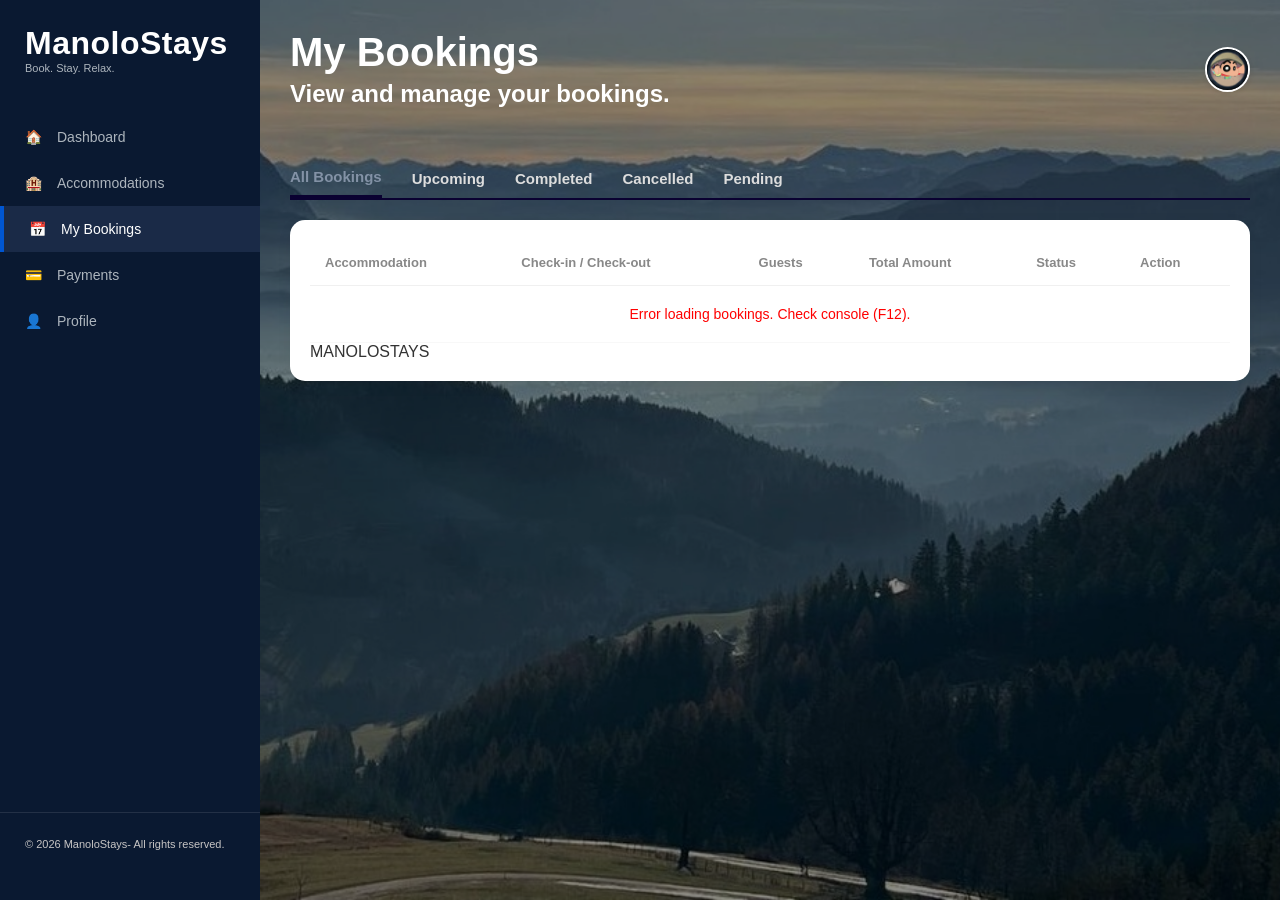
==== commit 8705f07e: "F1 NA" ====
--- a/books.html
+++ b/books.html
@@ -125,7 +125,7 @@
         <div class="modal-content">
             <span class="close-btn" onclick="closeModal()">&times;</span>
 
-            <!-- 1. SUMMARY VIEW: This is what the user sees first -->
+          
             <div id="summary-view">
                 <h2>Booking Summary</h2>
             
@@ -138,7 +138,7 @@
                 </button>
             </div>
 
-            <!-- 2. EDIT VIEW: This is hidden until "Edit Details" is clicked -->
+      // This is hidden until "Edit Details" is clicked
             <div id="edit-view" style="display: none;">
                 <h2>Update Your Stay</h2>
                 <div class="edit-form-container" style="margin-top: 15px; text-align: left;">
